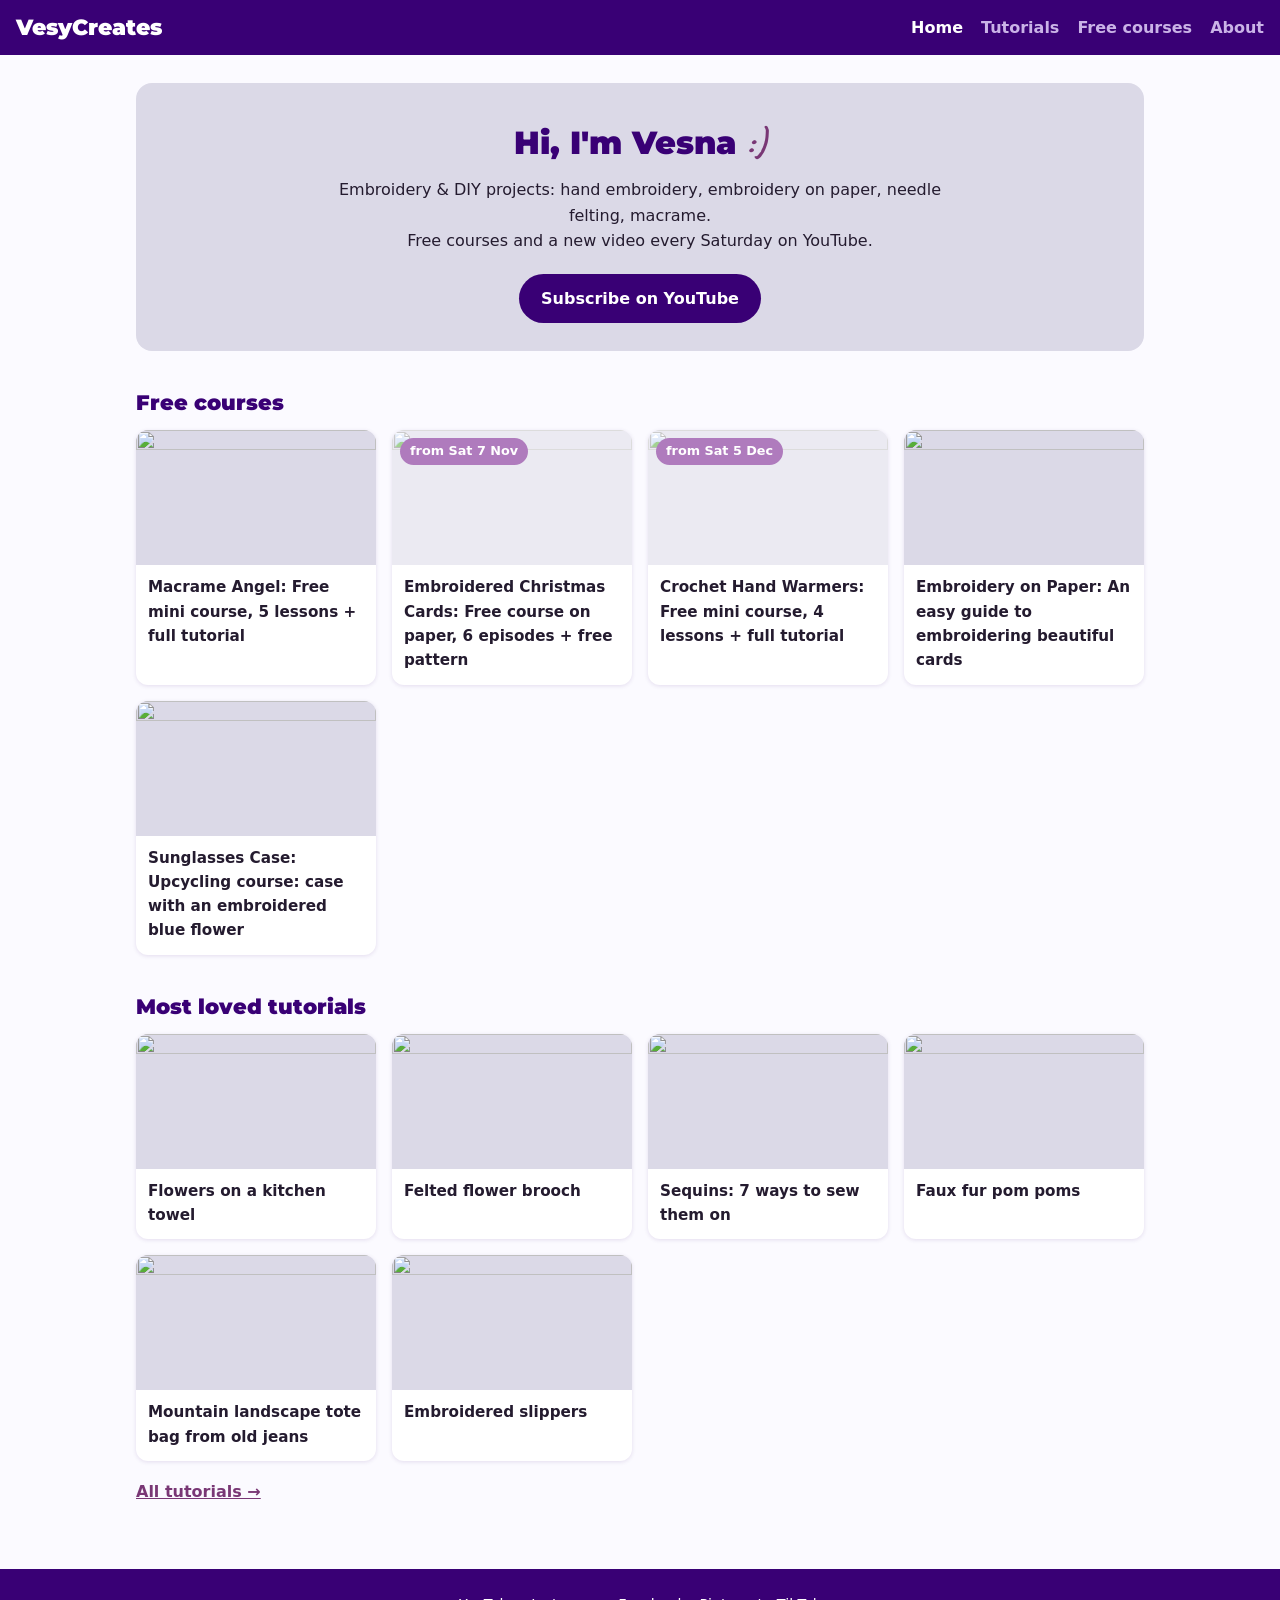
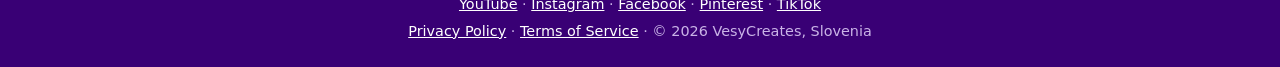
==== index.html @ d288e2f5 "Draft site: tutorials, free courses, about, terms; privacy covers website + TikTok Co-Authored-By: C" ====
<!doctype html>
<html lang="en">
<head>
<meta charset="utf-8">
<meta name="viewport" content="width=device-width, initial-scale=1">
<title>VesyCreates: embroidery &amp; DIY tutorials</title>
<meta name="description" content="Embroidery &amp; DIY projects by Vesna: free courses and a new video every Saturday.">
<link rel="stylesheet" href="style.css">
</head>
<body>
<header class="top"><a class="logo" href="index.html">VesyCreates</a><nav><a href="index.html" aria-current="page">Home</a><a href="tutorials.html">Tutorials</a><a href="courses.html">Free courses</a><a href="about.html">About</a></nav></header>
<main>

<section class="hero">
<h1>Hi, I'm Vesna <span class="hand">:)</span></h1>
<p>Embroidery & DIY projects: hand embroidery, embroidery on paper, needle felting, macrame.<br>Free courses and a new video every Saturday on YouTube.</p>
<a class="btn" href="https://www.youtube.com/@vesycreates?sub_confirmation=1">Subscribe on YouTube</a>
</section>
<h2>Free courses</h2>
<div class="grid"><a class="card" href="https://www.youtube.com/playlist?list=PLM0DnEnu43Ho"><img src="https://i.ytimg.com/vi/p7f1nrNqZ6o/mqdefault.jpg" alt="" loading="lazy" width="320" height="180"><h3>Macrame Angel: Free mini course, 5 lessons + full tutorial</h3></a><div class="card soon"><img src="https://i.ytimg.com/vi/zIdlHGHXtc4/mqdefault.jpg" alt="" loading="lazy" width="320" height="180"><span class="badge">from Sat 7 Nov</span><h3>Embroidered Christmas Cards: Free course on paper, 6 episodes + free pattern</h3></div><div class="card soon"><img src="https://i.ytimg.com/vi/Y0OGDNhikrM/mqdefault.jpg" alt="" loading="lazy" width="320" height="180"><span class="badge">from Sat 5 Dec</span><h3>Crochet Hand Warmers: Free mini course, 4 lessons + full tutorial</h3></div><a class="card" href="https://www.youtube.com/playlist?list=PLoEwtOYO6YE_6Y5C3LV--sHPy1mN9RgPs"><img src="https://i.ytimg.com/vi/4tTrgr0sXmI/mqdefault.jpg" alt="" loading="lazy" width="320" height="180"><h3>Embroidery on Paper: An easy guide to embroidering beautiful cards</h3></a><a class="card" href="https://www.youtube.com/playlist?list=PLoEwtOYO6YE8Mf3eG-cxujSNE9IY7Aa5y"><img src="https://i.ytimg.com/vi/AyzGnRKjwbE/mqdefault.jpg" alt="" loading="lazy" width="320" height="180"><h3>Sunglasses Case: Upcycling course: case with an embroidered blue flower</h3></a></div>
<h2>Most loved tutorials</h2>
<div class="grid"><a class="card" href="https://www.youtube.com/watch?v=8g8RaMdNyso"><img src="https://i.ytimg.com/vi/8g8RaMdNyso/mqdefault.jpg" alt="" loading="lazy" width="320" height="180"><h3>Flowers on a kitchen towel</h3></a><a class="card" href="https://www.youtube.com/watch?v=Yh9ay6-9Fxw"><img src="https://i.ytimg.com/vi/Yh9ay6-9Fxw/mqdefault.jpg" alt="" loading="lazy" width="320" height="180"><h3>Felted flower brooch</h3></a><a class="card" href="https://www.youtube.com/watch?v=xXi17C6mONo"><img src="https://i.ytimg.com/vi/xXi17C6mONo/mqdefault.jpg" alt="" loading="lazy" width="320" height="180"><h3>Sequins: 7 ways to sew them on</h3></a><a class="card" href="https://www.youtube.com/watch?v=18Yad1YuPH4"><img src="https://i.ytimg.com/vi/18Yad1YuPH4/mqdefault.jpg" alt="" loading="lazy" width="320" height="180"><h3>Faux fur pom poms</h3></a><a class="card" href="https://www.youtube.com/watch?v=kIbpd_22xmI"><img src="https://i.ytimg.com/vi/kIbpd_22xmI/mqdefault.jpg" alt="" loading="lazy" width="320" height="180"><h3>Mountain landscape tote bag from old jeans</h3></a><a class="card" href="https://www.youtube.com/watch?v=yiri7J9T0xE"><img src="https://i.ytimg.com/vi/yiri7J9T0xE/mqdefault.jpg" alt="" loading="lazy" width="320" height="180"><h3>Embroidered slippers</h3></a></div>
<p class="more"><a href="tutorials.html">All tutorials →</a></p>

</main>
<footer><p><a href="https://www.youtube.com/@vesycreates">YouTube</a> · <a href="https://www.instagram.com/vesycreates/">Instagram</a> · <a href="https://www.facebook.com/vesycreates/">Facebook</a> · <a href="https://www.pinterest.com/vesycreates/">Pinterest</a> · <a href="https://www.tiktok.com/@vesycreates">TikTok</a></p><p><a href="privacy.html">Privacy Policy</a> · <a href="terms.html">Terms of Service</a> · © 2026 VesyCreates, Slovenia</p></footer>
</body>
</html>
---- style.css ----
@font-face { font-family: "Montserrat"; font-weight: 900; src: url("fonts/Montserrat-Black.ttf") format("truetype"); font-display: swap; }
@font-face { font-family: "Caveat"; font-weight: 700; src: url("fonts/Caveat-Bold.ttf") format("truetype"); font-display: swap; }

:root {
  --purple: #390075; --plum: #793775; --mauve: #af7bbd; --lilac: #cab3e7; --mist: #dbd9e7;
  --bg: #fbfaff; --text: #241b2f; --card: #fff;
}
* { box-sizing: border-box; }
body { margin: 0; font-family: system-ui, -apple-system, "Segoe UI", Roboto, sans-serif; background: var(--bg); color: var(--text); line-height: 1.6; }
a { color: var(--plum); }
h1, h2, .logo { font-family: "Montserrat", system-ui, sans-serif; font-weight: 900; color: var(--purple); line-height: 1.2; }
h1 { font-size: 2rem; margin: 8px 0 12px; }
h2 { font-size: 1.3rem; margin: 40px 0 14px; }

.top { background: var(--purple); padding: 14px 16px; display: flex; flex-wrap: wrap; align-items: center; justify-content: space-between; gap: 8px 20px; }
.logo { color: #fff; text-decoration: none; font-size: 1.4rem; }
.top nav { display: flex; flex-wrap: wrap; gap: 4px 18px; }
.top nav a { color: var(--lilac); text-decoration: none; font-weight: 600; }
.top nav a:hover, .top nav a[aria-current] { color: #fff; }

main { max-width: 1040px; margin: 0 auto; padding: 16px 16px 48px; }
.hero { background: var(--mist); border-radius: 16px; padding: 28px 20px; text-align: center; margin-top: 12px; }
.hero p { max-width: 640px; margin: 0 auto 20px; }
.hand { font-family: "Caveat", cursive; color: var(--plum); font-size: 1.2em; }
.btn { display: inline-block; background: var(--purple); color: #fff; text-decoration: none; font-weight: 700; padding: 12px 22px; border-radius: 999px; }
.btn:hover { background: var(--plum); }

.grid { display: grid; grid-template-columns: repeat(auto-fill, minmax(220px, 1fr)); gap: 16px; }
.card { position: relative; display: block; background: var(--card); border-radius: 12px; overflow: hidden; text-decoration: none; color: var(--text); box-shadow: 0 1px 4px rgba(57, 0, 117, .12); }
a.card:hover { box-shadow: 0 4px 14px rgba(57, 0, 117, .25); }
.card img { display: block; width: 100%; height: auto; aspect-ratio: 16 / 9; object-fit: cover; background: var(--mist); }
.card h3 { font-size: .95rem; margin: 10px 12px 12px; }
.card.soon img { opacity: .55; }
.badge { position: absolute; top: 8px; left: 8px; background: var(--mauve); color: #fff; font-size: .8rem; font-weight: 700; padding: 3px 10px; border-radius: 999px; }
.more { margin-top: 18px; font-weight: 600; }

footer { background: var(--purple); color: var(--lilac); text-align: center; padding: 20px 16px; font-size: .9rem; }
footer a { color: #fff; }
footer p { margin: 4px 0; }
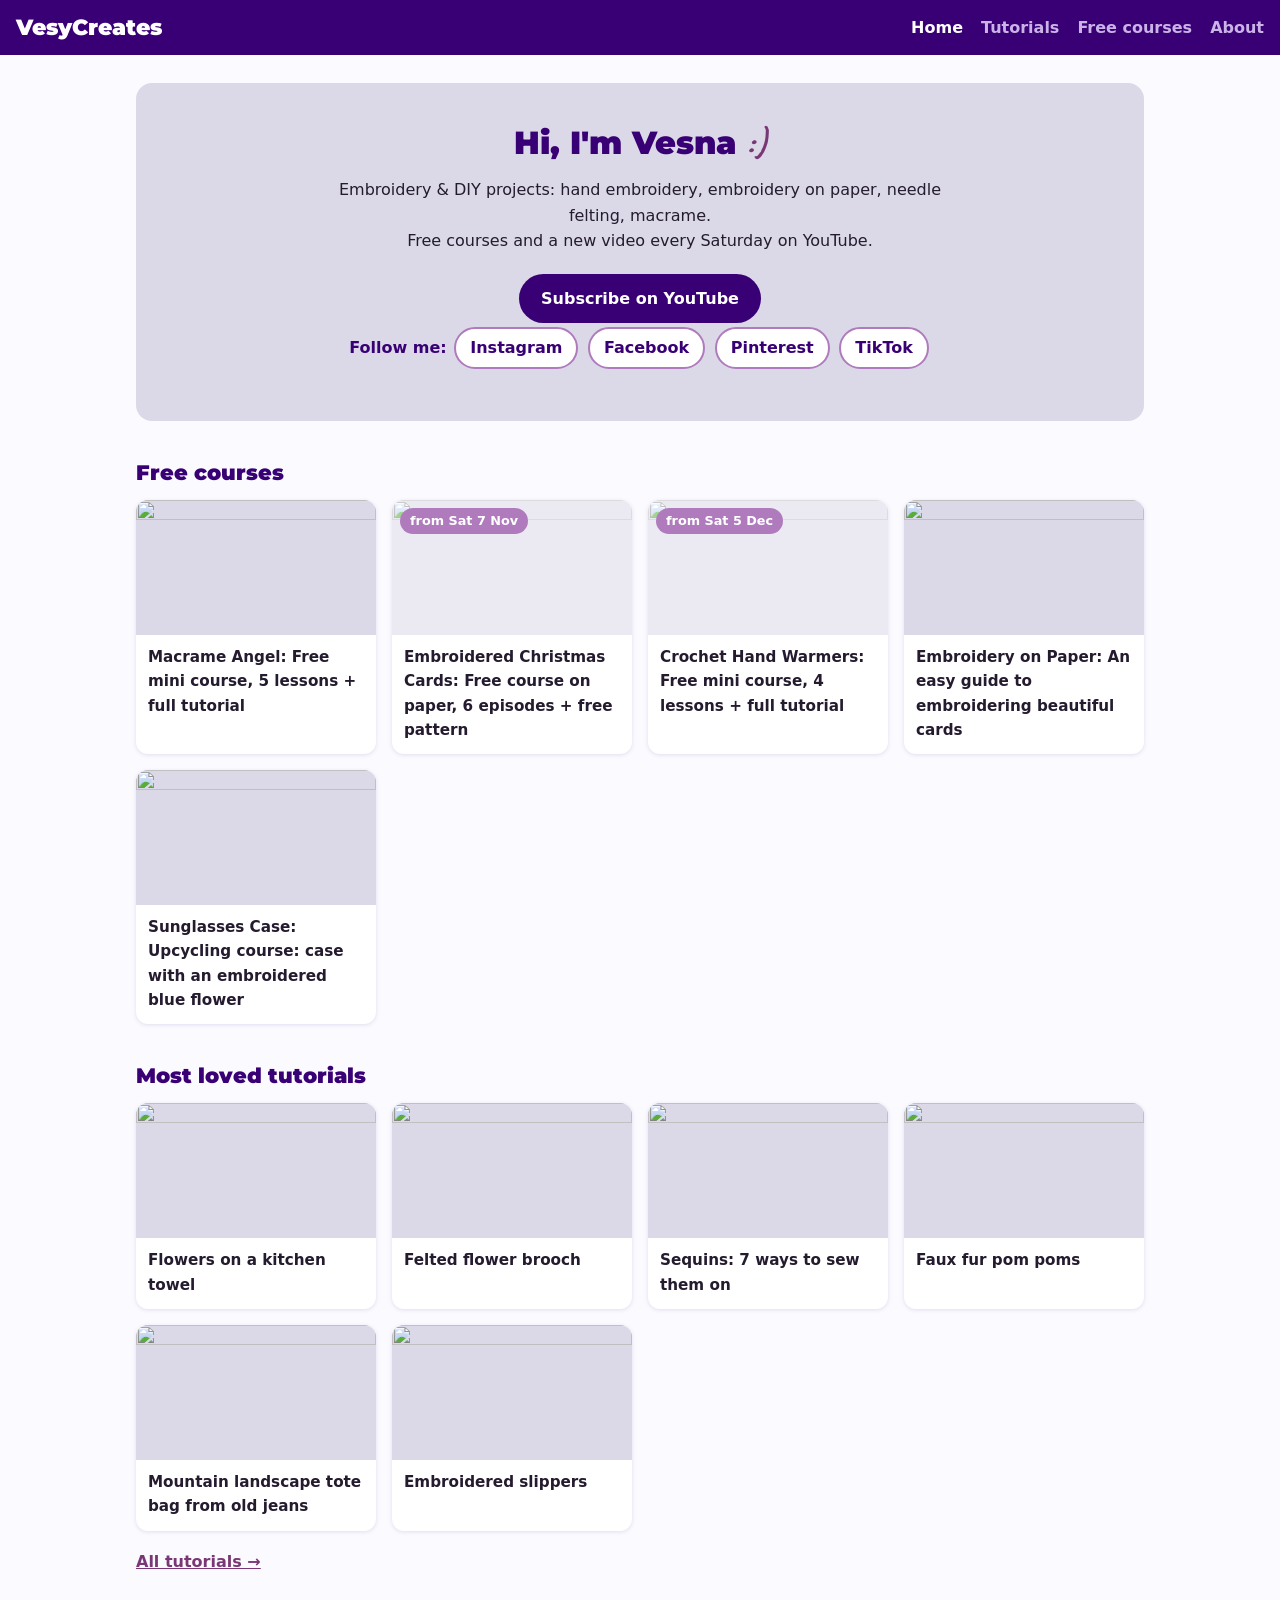
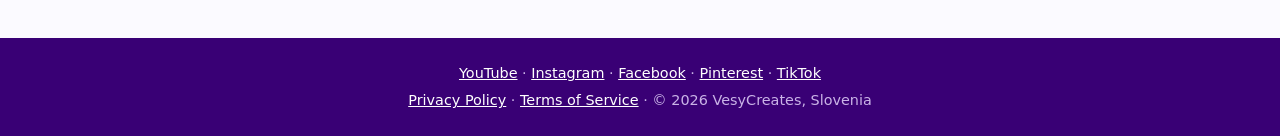
==== commit 75064e60: "About page in Vesna's words; follow links incl. TikTok on home + about Co-Authored-By: Claude Opus 5" ====
--- a/index.html
+++ b/index.html
@@ -15,6 +15,7 @@
 <h1>Hi, I'm Vesna <span class="hand">:)</span></h1>
 <p>Embroidery & DIY projects: hand embroidery, embroidery on paper, needle felting, macrame.<br>Free courses and a new video every Saturday on YouTube.</p>
 <a class="btn" href="https://www.youtube.com/@vesycreates?sub_confirmation=1">Subscribe on YouTube</a>
+<p class="follow">Follow me: <a class="pill" href="https://www.instagram.com/vesycreates/">Instagram</a> <a class="pill" href="https://www.facebook.com/vesycreates/">Facebook</a> <a class="pill" href="https://www.pinterest.com/vesycreates/">Pinterest</a> <a class="pill" href="https://www.tiktok.com/@vesycreates">TikTok</a></p>
 </section>
 <h2>Free courses</h2>
 <div class="grid"><a class="card" href="https://www.youtube.com/playlist?list=PLM0DnEnu43Ho"><img src="https://i.ytimg.com/vi/p7f1nrNqZ6o/mqdefault.jpg" alt="" loading="lazy" width="320" height="180"><h3>Macrame Angel: Free mini course, 5 lessons + full tutorial</h3></a><div class="card soon"><img src="https://i.ytimg.com/vi/zIdlHGHXtc4/mqdefault.jpg" alt="" loading="lazy" width="320" height="180"><span class="badge">from Sat 7 Nov</span><h3>Embroidered Christmas Cards: Free course on paper, 6 episodes + free pattern</h3></div><div class="card soon"><img src="https://i.ytimg.com/vi/Y0OGDNhikrM/mqdefault.jpg" alt="" loading="lazy" width="320" height="180"><span class="badge">from Sat 5 Dec</span><h3>Crochet Hand Warmers: Free mini course, 4 lessons + full tutorial</h3></div><a class="card" href="https://www.youtube.com/playlist?list=PLoEwtOYO6YE_6Y5C3LV--sHPy1mN9RgPs"><img src="https://i.ytimg.com/vi/4tTrgr0sXmI/mqdefault.jpg" alt="" loading="lazy" width="320" height="180"><h3>Embroidery on Paper: An easy guide to embroidering beautiful cards</h3></a><a class="card" href="https://www.youtube.com/playlist?list=PLoEwtOYO6YE8Mf3eG-cxujSNE9IY7Aa5y"><img src="https://i.ytimg.com/vi/AyzGnRKjwbE/mqdefault.jpg" alt="" loading="lazy" width="320" height="180"><h3>Sunglasses Case: Upcycling course: case with an embroidered blue flower</h3></a></div>
--- a/style.css
+++ b/style.css
@@ -1,4 +1,4 @@
-@font-face { font-family: "Montserrat"; font-weight: 900; src: url("fonts/Montserrat-Black.ttf") format("truetype"); font-display: swap; }
+﻿@font-face { font-family: "Montserrat"; font-weight: 900; src: url("fonts/Montserrat-Black.ttf") format("truetype"); font-display: swap; }
 @font-face { font-family: "Caveat"; font-weight: 700; src: url("fonts/Caveat-Bold.ttf") format("truetype"); font-display: swap; }
 
 :root {
@@ -24,6 +24,10 @@
 .hand { font-family: "Caveat", cursive; color: var(--plum); font-size: 1.2em; }
 .btn { display: inline-block; background: var(--purple); color: #fff; text-decoration: none; font-weight: 700; padding: 12px 22px; border-radius: 999px; }
 .btn:hover { background: var(--plum); }
+.follow { margin: 18px auto 0; font-weight: 600; color: var(--purple); }
+.pill { display: inline-block; margin: 4px 2px; padding: 6px 14px; border: 2px solid var(--mauve); border-radius: 999px; text-decoration: none; color: var(--purple); background: #fff; }
+.pill:hover { background: var(--purple); border-color: var(--purple); color: #fff; }
+.motto { font-family: "Caveat", cursive; font-size: 1.6rem; color: var(--plum); line-height: 1.3; margin: 24px 0; }
 
 .grid { display: grid; grid-template-columns: repeat(auto-fill, minmax(220px, 1fr)); gap: 16px; }
 .card { position: relative; display: block; background: var(--card); border-radius: 12px; overflow: hidden; text-decoration: none; color: var(--text); box-shadow: 0 1px 4px rgba(57, 0, 117, .12); }
@@ -33,6 +37,11 @@
 .card.soon img { opacity: .55; }
 .badge { position: absolute; top: 8px; left: 8px; background: var(--mauve); color: #fff; font-size: .8rem; font-weight: 700; padding: 3px 10px; border-radius: 999px; }
 .more { margin-top: 18px; font-weight: 600; }
+@media (max-width: 520px) {
+  .grid { grid-template-columns: repeat(2, minmax(0, 1fr)); gap: 12px; }
+  .card h3 { font-size: .85rem; margin: 8px 10px 10px; }
+  h1 { font-size: 1.6rem; }
+}
 
 footer { background: var(--purple); color: var(--lilac); text-align: center; padding: 20px 16px; font-size: .9rem; }
 footer a { color: #fff; }
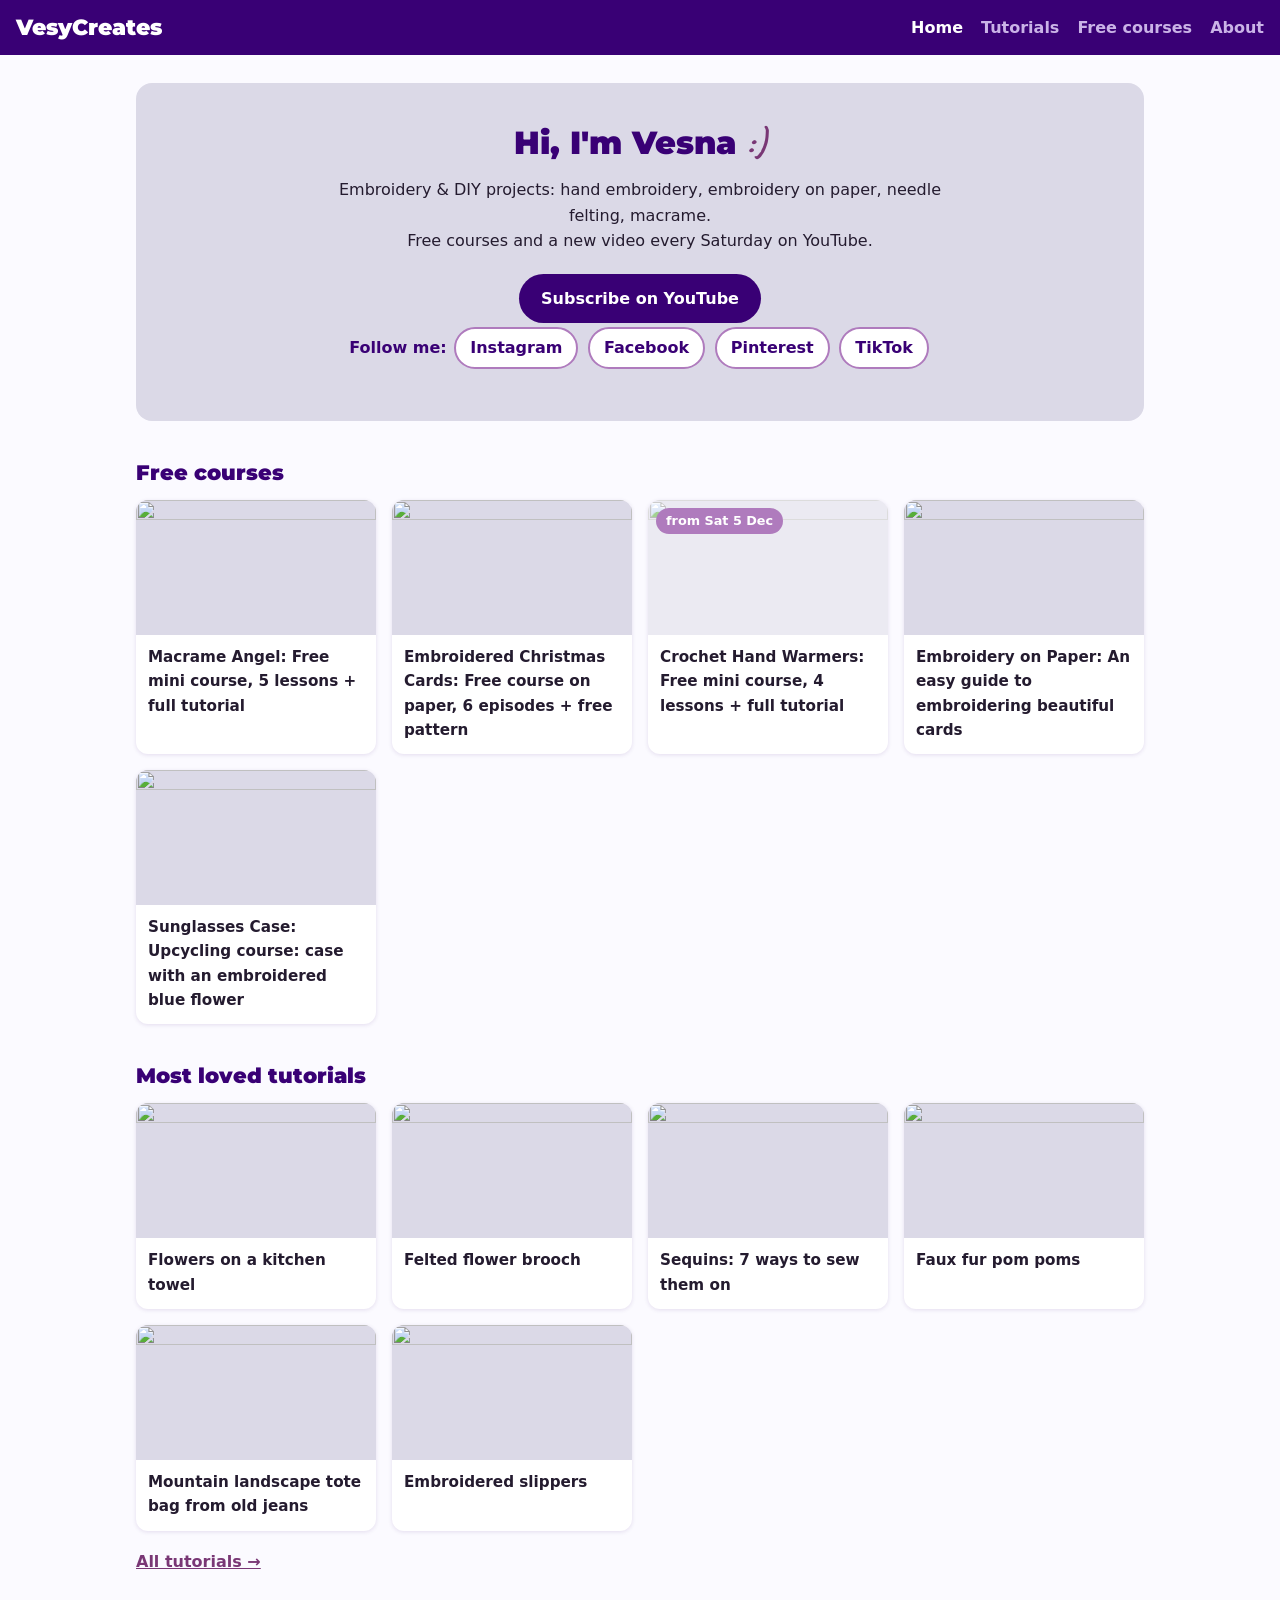
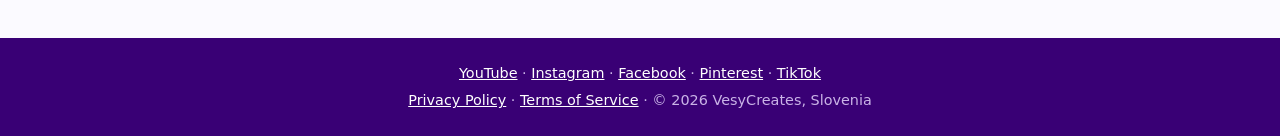
==== commit 22678e13: "Christmas Cards course page (click-to-play video, free pattern PDF, episodes) Co-Authored-By: Claude" ====
--- a/index.html
+++ b/index.html
@@ -5,6 +5,7 @@
 <meta name="viewport" content="width=device-width, initial-scale=1">
 <title>VesyCreates: embroidery &amp; DIY tutorials</title>
 <meta name="description" content="Embroidery &amp; DIY projects by Vesna: free courses and a new video every Saturday.">
+<meta name="p:domain_verify" content="1c6017a18467df6a89e6ce9a4f4ab9ce">
 <link rel="stylesheet" href="style.css">
 </head>
 <body>
@@ -18,7 +19,7 @@
 <p class="follow">Follow me: <a class="pill" href="https://www.instagram.com/vesycreates/">Instagram</a> <a class="pill" href="https://www.facebook.com/vesycreates/">Facebook</a> <a class="pill" href="https://www.pinterest.com/vesycreates/">Pinterest</a> <a class="pill" href="https://www.tiktok.com/@vesycreates">TikTok</a></p>
 </section>
 <h2>Free courses</h2>
-<div class="grid"><a class="card" href="https://www.youtube.com/playlist?list=PLM0DnEnu43Ho"><img src="https://i.ytimg.com/vi/p7f1nrNqZ6o/mqdefault.jpg" alt="" loading="lazy" width="320" height="180"><h3>Macrame Angel: Free mini course, 5 lessons + full tutorial</h3></a><div class="card soon"><img src="https://i.ytimg.com/vi/zIdlHGHXtc4/mqdefault.jpg" alt="" loading="lazy" width="320" height="180"><span class="badge">from Sat 7 Nov</span><h3>Embroidered Christmas Cards: Free course on paper, 6 episodes + free pattern</h3></div><div class="card soon"><img src="https://i.ytimg.com/vi/Y0OGDNhikrM/mqdefault.jpg" alt="" loading="lazy" width="320" height="180"><span class="badge">from Sat 5 Dec</span><h3>Crochet Hand Warmers: Free mini course, 4 lessons + full tutorial</h3></div><a class="card" href="https://www.youtube.com/playlist?list=PLoEwtOYO6YE_6Y5C3LV--sHPy1mN9RgPs"><img src="https://i.ytimg.com/vi/4tTrgr0sXmI/mqdefault.jpg" alt="" loading="lazy" width="320" height="180"><h3>Embroidery on Paper: An easy guide to embroidering beautiful cards</h3></a><a class="card" href="https://www.youtube.com/playlist?list=PLoEwtOYO6YE8Mf3eG-cxujSNE9IY7Aa5y"><img src="https://i.ytimg.com/vi/AyzGnRKjwbE/mqdefault.jpg" alt="" loading="lazy" width="320" height="180"><h3>Sunglasses Case: Upcycling course: case with an embroidered blue flower</h3></a></div>
+<div class="grid"><a class="card" href="https://www.youtube.com/playlist?list=PLM0DnEnu43Ho"><img src="https://i.ytimg.com/vi/p7f1nrNqZ6o/mqdefault.jpg" alt="" loading="lazy" width="320" height="180"><h3>Macrame Angel: Free mini course, 5 lessons + full tutorial</h3></a><a class="card" href="christmas-cards.html"><img src="https://i.ytimg.com/vi/zIdlHGHXtc4/mqdefault.jpg" alt="" loading="lazy" width="320" height="180"><h3>Embroidered Christmas Cards: Free course on paper, 6 episodes + free pattern</h3></a><div class="card soon"><img src="https://i.ytimg.com/vi/Y0OGDNhikrM/mqdefault.jpg" alt="" loading="lazy" width="320" height="180"><span class="badge">from Sat 5 Dec</span><h3>Crochet Hand Warmers: Free mini course, 4 lessons + full tutorial</h3></div><a class="card" href="https://www.youtube.com/playlist?list=PLoEwtOYO6YE_6Y5C3LV--sHPy1mN9RgPs"><img src="https://i.ytimg.com/vi/4tTrgr0sXmI/mqdefault.jpg" alt="" loading="lazy" width="320" height="180"><h3>Embroidery on Paper: An easy guide to embroidering beautiful cards</h3></a><a class="card" href="https://www.youtube.com/playlist?list=PLoEwtOYO6YE8Mf3eG-cxujSNE9IY7Aa5y"><img src="https://i.ytimg.com/vi/AyzGnRKjwbE/mqdefault.jpg" alt="" loading="lazy" width="320" height="180"><h3>Sunglasses Case: Upcycling course: case with an embroidered blue flower</h3></a></div>
 <h2>Most loved tutorials</h2>
 <div class="grid"><a class="card" href="https://www.youtube.com/watch?v=8g8RaMdNyso"><img src="https://i.ytimg.com/vi/8g8RaMdNyso/mqdefault.jpg" alt="" loading="lazy" width="320" height="180"><h3>Flowers on a kitchen towel</h3></a><a class="card" href="https://www.youtube.com/watch?v=Yh9ay6-9Fxw"><img src="https://i.ytimg.com/vi/Yh9ay6-9Fxw/mqdefault.jpg" alt="" loading="lazy" width="320" height="180"><h3>Felted flower brooch</h3></a><a class="card" href="https://www.youtube.com/watch?v=xXi17C6mONo"><img src="https://i.ytimg.com/vi/xXi17C6mONo/mqdefault.jpg" alt="" loading="lazy" width="320" height="180"><h3>Sequins: 7 ways to sew them on</h3></a><a class="card" href="https://www.youtube.com/watch?v=18Yad1YuPH4"><img src="https://i.ytimg.com/vi/18Yad1YuPH4/mqdefault.jpg" alt="" loading="lazy" width="320" height="180"><h3>Faux fur pom poms</h3></a><a class="card" href="https://www.youtube.com/watch?v=kIbpd_22xmI"><img src="https://i.ytimg.com/vi/kIbpd_22xmI/mqdefault.jpg" alt="" loading="lazy" width="320" height="180"><h3>Mountain landscape tote bag from old jeans</h3></a><a class="card" href="https://www.youtube.com/watch?v=yiri7J9T0xE"><img src="https://i.ytimg.com/vi/yiri7J9T0xE/mqdefault.jpg" alt="" loading="lazy" width="320" height="180"><h3>Embroidered slippers</h3></a></div>
 <p class="more"><a href="tutorials.html">All tutorials →</a></p>
--- a/style.css
+++ b/style.css
@@ -46,3 +46,14 @@
 footer { background: var(--purple); color: var(--lilac); text-align: center; padding: 20px 16px; font-size: .9rem; }
 footer a { color: #fff; }
 footer p { margin: 4px 0; }
+.intro { display: flex; align-items: center; gap: 28px; margin: 8px 0 12px; }
+.portrait { width: 220px; height: 220px; border-radius: 50%; flex: none; }
+@media (max-width: 620px) { .intro { flex-direction: column; text-align: center; gap: 12px; } .portrait { width: 180px; height: 180px; } }
+.lead { font-size: 1.1rem; max-width: 760px; }
+.video { display: block; position: relative; width: 100%; max-width: 860px; aspect-ratio: 16 / 9; border: 0; padding: 0; border-radius: 14px; overflow: hidden; background: #000; cursor: pointer; margin: 16px 0; }
+button.video img { width: 100%; height: 100%; object-fit: cover; display: block; }
+.play { position: absolute; left: 50%; top: 50%; transform: translate(-50%, -50%); width: 76px; height: 76px; border-radius: 50%; background: rgba(57, 0, 117, .88); color: #fff; font-size: 30px; line-height: 76px; text-align: center; }
+button.video:hover .play { background: var(--plum); }
+.cta { margin: 20px 0 4px; }
+.small { font-size: .9rem; color: #5b4a6e; margin-top: 4px; }
+.checks li { margin: 6px 0; }
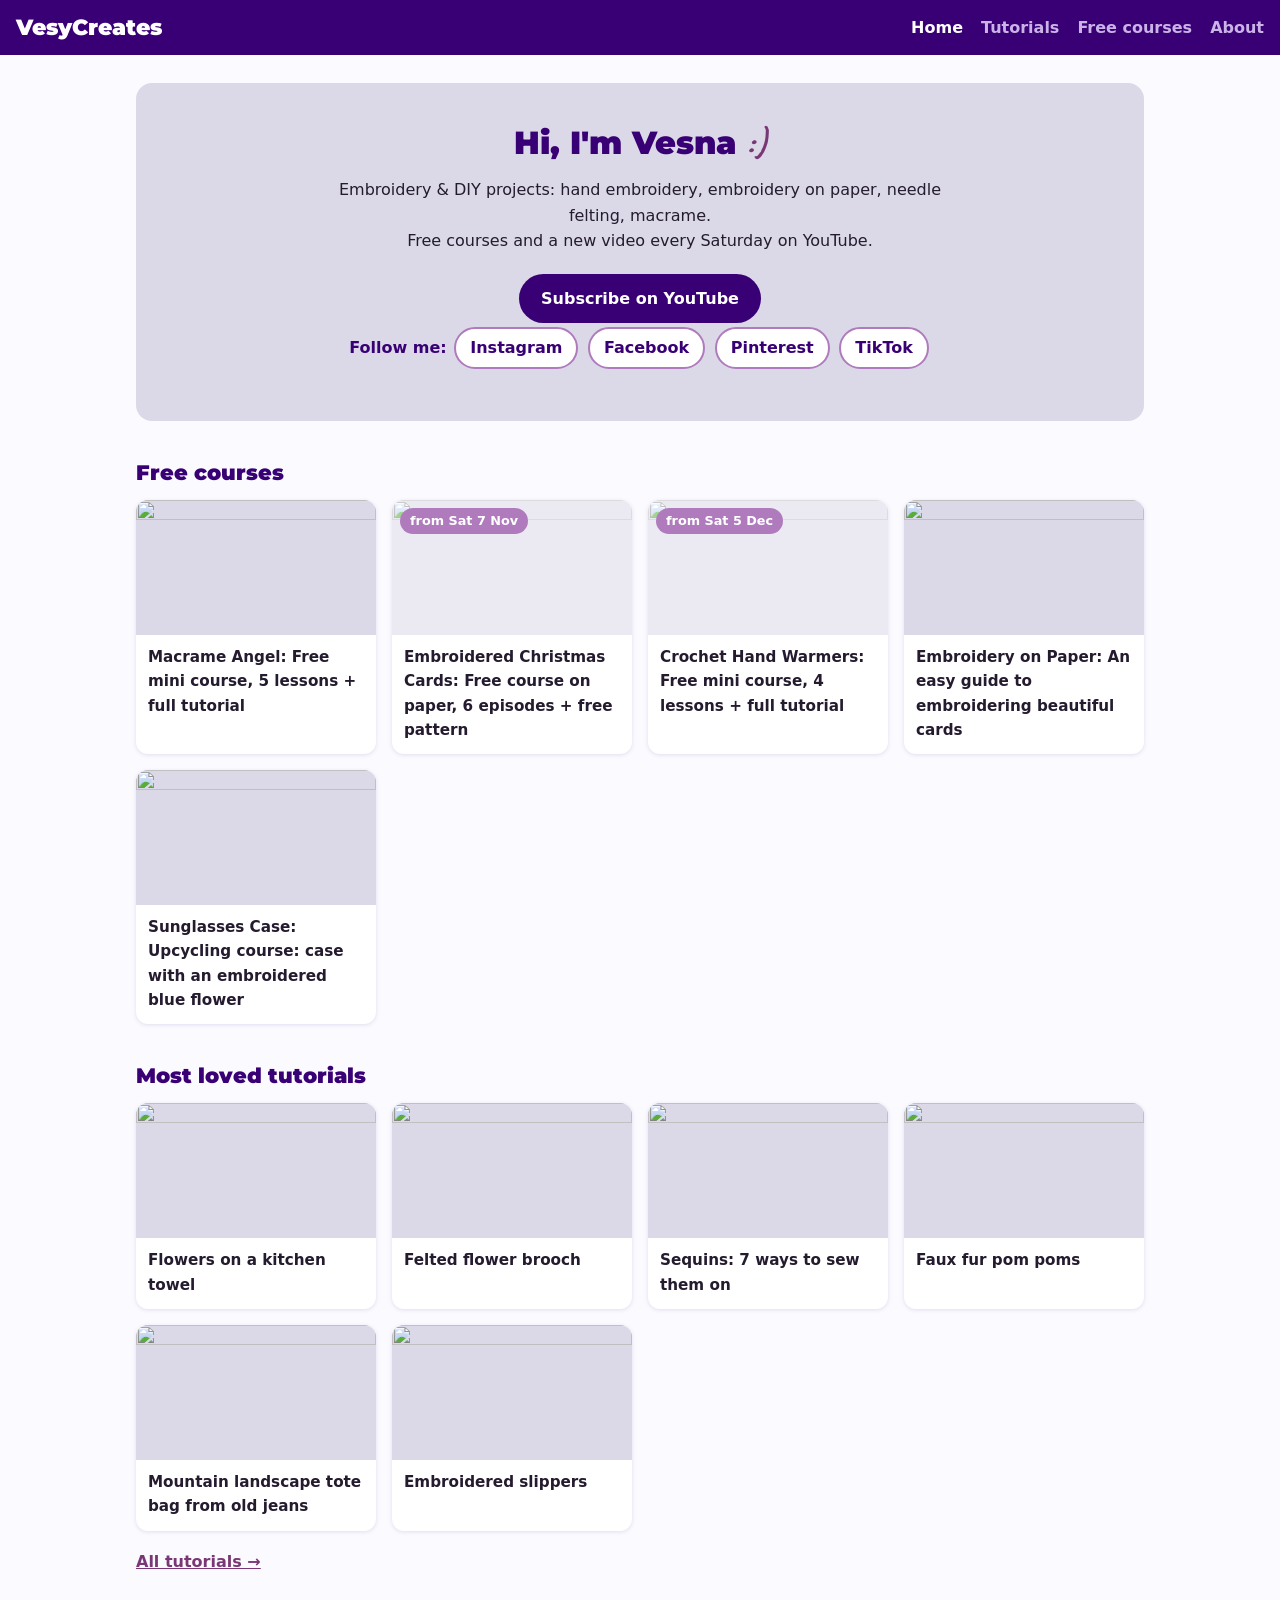
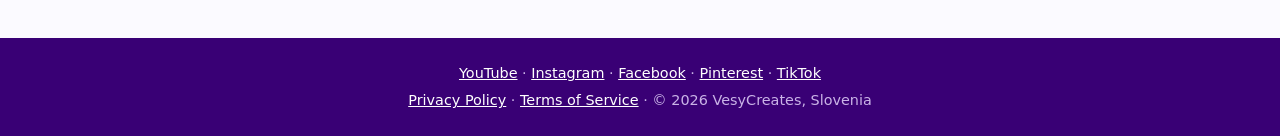
==== commit 494e3035: "Publish Lotus purse page; Christmas Cards page held back until 7 Nov (CARDS_LIVE flag) Co-Authored-B" ====
--- a/index.html
+++ b/index.html
@@ -19,7 +19,7 @@
 <p class="follow">Follow me: <a class="pill" href="https://www.instagram.com/vesycreates/">Instagram</a> <a class="pill" href="https://www.facebook.com/vesycreates/">Facebook</a> <a class="pill" href="https://www.pinterest.com/vesycreates/">Pinterest</a> <a class="pill" href="https://www.tiktok.com/@vesycreates">TikTok</a></p>
 </section>
 <h2>Free courses</h2>
-<div class="grid"><a class="card" href="https://www.youtube.com/playlist?list=PLM0DnEnu43Ho"><img src="https://i.ytimg.com/vi/p7f1nrNqZ6o/mqdefault.jpg" alt="" loading="lazy" width="320" height="180"><h3>Macrame Angel: Free mini course, 5 lessons + full tutorial</h3></a><a class="card" href="christmas-cards.html"><img src="https://i.ytimg.com/vi/zIdlHGHXtc4/mqdefault.jpg" alt="" loading="lazy" width="320" height="180"><h3>Embroidered Christmas Cards: Free course on paper, 6 episodes + free pattern</h3></a><div class="card soon"><img src="https://i.ytimg.com/vi/Y0OGDNhikrM/mqdefault.jpg" alt="" loading="lazy" width="320" height="180"><span class="badge">from Sat 5 Dec</span><h3>Crochet Hand Warmers: Free mini course, 4 lessons + full tutorial</h3></div><a class="card" href="https://www.youtube.com/playlist?list=PLoEwtOYO6YE_6Y5C3LV--sHPy1mN9RgPs"><img src="https://i.ytimg.com/vi/4tTrgr0sXmI/mqdefault.jpg" alt="" loading="lazy" width="320" height="180"><h3>Embroidery on Paper: An easy guide to embroidering beautiful cards</h3></a><a class="card" href="https://www.youtube.com/playlist?list=PLoEwtOYO6YE8Mf3eG-cxujSNE9IY7Aa5y"><img src="https://i.ytimg.com/vi/AyzGnRKjwbE/mqdefault.jpg" alt="" loading="lazy" width="320" height="180"><h3>Sunglasses Case: Upcycling course: case with an embroidered blue flower</h3></a></div>
+<div class="grid"><a class="card" href="https://www.youtube.com/playlist?list=PLM0DnEnu43Ho"><img src="https://i.ytimg.com/vi/p7f1nrNqZ6o/mqdefault.jpg" alt="" loading="lazy" width="320" height="180"><h3>Macrame Angel: Free mini course, 5 lessons + full tutorial</h3></a><div class="card soon"><img src="https://i.ytimg.com/vi/zIdlHGHXtc4/mqdefault.jpg" alt="" loading="lazy" width="320" height="180"><span class="badge">from Sat 7 Nov</span><h3>Embroidered Christmas Cards: Free course on paper, 6 episodes + free pattern</h3></div><div class="card soon"><img src="https://i.ytimg.com/vi/Y0OGDNhikrM/mqdefault.jpg" alt="" loading="lazy" width="320" height="180"><span class="badge">from Sat 5 Dec</span><h3>Crochet Hand Warmers: Free mini course, 4 lessons + full tutorial</h3></div><a class="card" href="https://www.youtube.com/playlist?list=PLoEwtOYO6YE_6Y5C3LV--sHPy1mN9RgPs"><img src="https://i.ytimg.com/vi/4tTrgr0sXmI/mqdefault.jpg" alt="" loading="lazy" width="320" height="180"><h3>Embroidery on Paper: An easy guide to embroidering beautiful cards</h3></a><a class="card" href="https://www.youtube.com/playlist?list=PLoEwtOYO6YE8Mf3eG-cxujSNE9IY7Aa5y"><img src="https://i.ytimg.com/vi/AyzGnRKjwbE/mqdefault.jpg" alt="" loading="lazy" width="320" height="180"><h3>Sunglasses Case: Upcycling course: case with an embroidered blue flower</h3></a></div>
 <h2>Most loved tutorials</h2>
 <div class="grid"><a class="card" href="https://www.youtube.com/watch?v=8g8RaMdNyso"><img src="https://i.ytimg.com/vi/8g8RaMdNyso/mqdefault.jpg" alt="" loading="lazy" width="320" height="180"><h3>Flowers on a kitchen towel</h3></a><a class="card" href="https://www.youtube.com/watch?v=Yh9ay6-9Fxw"><img src="https://i.ytimg.com/vi/Yh9ay6-9Fxw/mqdefault.jpg" alt="" loading="lazy" width="320" height="180"><h3>Felted flower brooch</h3></a><a class="card" href="https://www.youtube.com/watch?v=xXi17C6mONo"><img src="https://i.ytimg.com/vi/xXi17C6mONo/mqdefault.jpg" alt="" loading="lazy" width="320" height="180"><h3>Sequins: 7 ways to sew them on</h3></a><a class="card" href="https://www.youtube.com/watch?v=18Yad1YuPH4"><img src="https://i.ytimg.com/vi/18Yad1YuPH4/mqdefault.jpg" alt="" loading="lazy" width="320" height="180"><h3>Faux fur pom poms</h3></a><a class="card" href="https://www.youtube.com/watch?v=kIbpd_22xmI"><img src="https://i.ytimg.com/vi/kIbpd_22xmI/mqdefault.jpg" alt="" loading="lazy" width="320" height="180"><h3>Mountain landscape tote bag from old jeans</h3></a><a class="card" href="https://www.youtube.com/watch?v=yiri7J9T0xE"><img src="https://i.ytimg.com/vi/yiri7J9T0xE/mqdefault.jpg" alt="" loading="lazy" width="320" height="180"><h3>Embroidered slippers</h3></a></div>
 <p class="more"><a href="tutorials.html">All tutorials →</a></p>
--- a/style.css
+++ b/style.css
@@ -57,3 +57,4 @@
 .cta { margin: 20px 0 4px; }
 .small { font-size: .9rem; color: #5b4a6e; margin-top: 4px; }
 .checks li { margin: 6px 0; }
+figure { margin: 14px 0 20px; } figure img { display: block; max-width: 100%; width: 640px; height: auto; border-radius: 12px; }
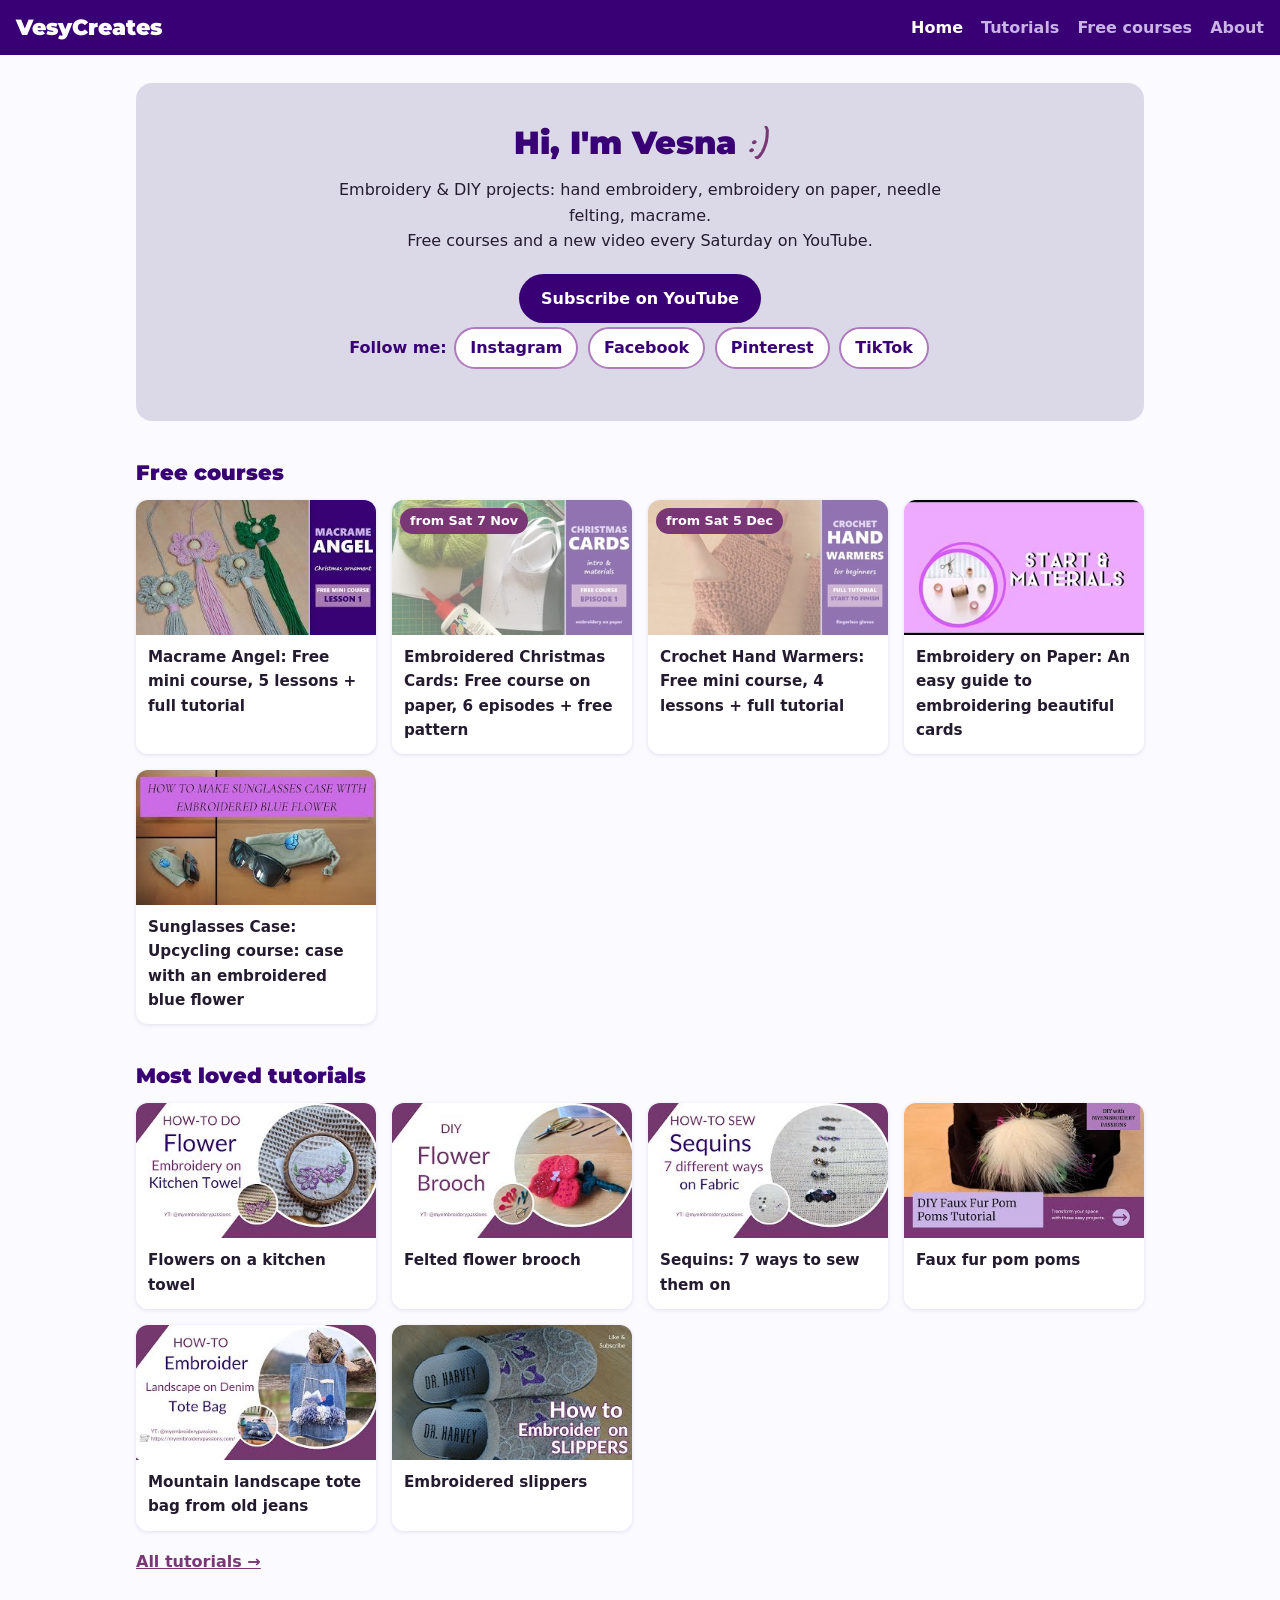
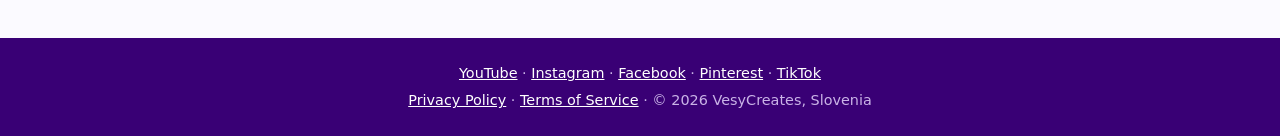
==== commit 7be149eb: "Security + privacy fixes: own thumbnails, canonical tags, _headers (HSTS, frame protection), darker " ====
--- a/index.html
+++ b/index.html
@@ -6,6 +6,7 @@
 <title>VesyCreates: embroidery &amp; DIY tutorials</title>
 <meta name="description" content="Embroidery &amp; DIY projects by Vesna: free courses and a new video every Saturday.">
 <meta name="p:domain_verify" content="1c6017a18467df6a89e6ce9a4f4ab9ce">
+<link rel="canonical" href="https://vesycreates.com/">
 <link rel="stylesheet" href="style.css">
 </head>
 <body>
@@ -19,9 +20,9 @@
 <p class="follow">Follow me: <a class="pill" href="https://www.instagram.com/vesycreates/">Instagram</a> <a class="pill" href="https://www.facebook.com/vesycreates/">Facebook</a> <a class="pill" href="https://www.pinterest.com/vesycreates/">Pinterest</a> <a class="pill" href="https://www.tiktok.com/@vesycreates">TikTok</a></p>
 </section>
 <h2>Free courses</h2>
-<div class="grid"><a class="card" href="https://www.youtube.com/playlist?list=PLM0DnEnu43Ho"><img src="https://i.ytimg.com/vi/p7f1nrNqZ6o/mqdefault.jpg" alt="" loading="lazy" width="320" height="180"><h3>Macrame Angel: Free mini course, 5 lessons + full tutorial</h3></a><div class="card soon"><img src="https://i.ytimg.com/vi/zIdlHGHXtc4/mqdefault.jpg" alt="" loading="lazy" width="320" height="180"><span class="badge">from Sat 7 Nov</span><h3>Embroidered Christmas Cards: Free course on paper, 6 episodes + free pattern</h3></div><div class="card soon"><img src="https://i.ytimg.com/vi/Y0OGDNhikrM/mqdefault.jpg" alt="" loading="lazy" width="320" height="180"><span class="badge">from Sat 5 Dec</span><h3>Crochet Hand Warmers: Free mini course, 4 lessons + full tutorial</h3></div><a class="card" href="https://www.youtube.com/playlist?list=PLoEwtOYO6YE_6Y5C3LV--sHPy1mN9RgPs"><img src="https://i.ytimg.com/vi/4tTrgr0sXmI/mqdefault.jpg" alt="" loading="lazy" width="320" height="180"><h3>Embroidery on Paper: An easy guide to embroidering beautiful cards</h3></a><a class="card" href="https://www.youtube.com/playlist?list=PLoEwtOYO6YE8Mf3eG-cxujSNE9IY7Aa5y"><img src="https://i.ytimg.com/vi/AyzGnRKjwbE/mqdefault.jpg" alt="" loading="lazy" width="320" height="180"><h3>Sunglasses Case: Upcycling course: case with an embroidered blue flower</h3></a></div>
+<div class="grid"><a class="card" href="https://www.youtube.com/playlist?list=PLM0DnEnu43Ho"><img src="img/yt/p7f1nrNqZ6o.jpg" alt="" loading="lazy" width="320" height="180"><h3>Macrame Angel: Free mini course, 5 lessons + full tutorial</h3></a><div class="card soon"><img src="img/yt/zIdlHGHXtc4.jpg" alt="" loading="lazy" width="320" height="180"><span class="badge">from Sat 7 Nov</span><h3>Embroidered Christmas Cards: Free course on paper, 6 episodes + free pattern</h3></div><div class="card soon"><img src="img/yt/Y0OGDNhikrM.jpg" alt="" loading="lazy" width="320" height="180"><span class="badge">from Sat 5 Dec</span><h3>Crochet Hand Warmers: Free mini course, 4 lessons + full tutorial</h3></div><a class="card" href="https://www.youtube.com/playlist?list=PLoEwtOYO6YE_6Y5C3LV--sHPy1mN9RgPs"><img src="img/yt/4tTrgr0sXmI.jpg" alt="" loading="lazy" width="320" height="180"><h3>Embroidery on Paper: An easy guide to embroidering beautiful cards</h3></a><a class="card" href="https://www.youtube.com/playlist?list=PLoEwtOYO6YE8Mf3eG-cxujSNE9IY7Aa5y"><img src="img/yt/AyzGnRKjwbE.jpg" alt="" loading="lazy" width="320" height="180"><h3>Sunglasses Case: Upcycling course: case with an embroidered blue flower</h3></a></div>
 <h2>Most loved tutorials</h2>
-<div class="grid"><a class="card" href="https://www.youtube.com/watch?v=8g8RaMdNyso"><img src="https://i.ytimg.com/vi/8g8RaMdNyso/mqdefault.jpg" alt="" loading="lazy" width="320" height="180"><h3>Flowers on a kitchen towel</h3></a><a class="card" href="https://www.youtube.com/watch?v=Yh9ay6-9Fxw"><img src="https://i.ytimg.com/vi/Yh9ay6-9Fxw/mqdefault.jpg" alt="" loading="lazy" width="320" height="180"><h3>Felted flower brooch</h3></a><a class="card" href="https://www.youtube.com/watch?v=xXi17C6mONo"><img src="https://i.ytimg.com/vi/xXi17C6mONo/mqdefault.jpg" alt="" loading="lazy" width="320" height="180"><h3>Sequins: 7 ways to sew them on</h3></a><a class="card" href="https://www.youtube.com/watch?v=18Yad1YuPH4"><img src="https://i.ytimg.com/vi/18Yad1YuPH4/mqdefault.jpg" alt="" loading="lazy" width="320" height="180"><h3>Faux fur pom poms</h3></a><a class="card" href="https://www.youtube.com/watch?v=kIbpd_22xmI"><img src="https://i.ytimg.com/vi/kIbpd_22xmI/mqdefault.jpg" alt="" loading="lazy" width="320" height="180"><h3>Mountain landscape tote bag from old jeans</h3></a><a class="card" href="https://www.youtube.com/watch?v=yiri7J9T0xE"><img src="https://i.ytimg.com/vi/yiri7J9T0xE/mqdefault.jpg" alt="" loading="lazy" width="320" height="180"><h3>Embroidered slippers</h3></a></div>
+<div class="grid"><a class="card" href="https://www.youtube.com/watch?v=8g8RaMdNyso"><img src="img/yt/8g8RaMdNyso.jpg" alt="" loading="lazy" width="320" height="180"><h3>Flowers on a kitchen towel</h3></a><a class="card" href="https://www.youtube.com/watch?v=Yh9ay6-9Fxw"><img src="img/yt/Yh9ay6-9Fxw.jpg" alt="" loading="lazy" width="320" height="180"><h3>Felted flower brooch</h3></a><a class="card" href="https://www.youtube.com/watch?v=xXi17C6mONo"><img src="img/yt/xXi17C6mONo.jpg" alt="" loading="lazy" width="320" height="180"><h3>Sequins: 7 ways to sew them on</h3></a><a class="card" href="https://www.youtube.com/watch?v=18Yad1YuPH4"><img src="img/yt/18Yad1YuPH4.jpg" alt="" loading="lazy" width="320" height="180"><h3>Faux fur pom poms</h3></a><a class="card" href="https://www.youtube.com/watch?v=kIbpd_22xmI"><img src="img/yt/kIbpd_22xmI.jpg" alt="" loading="lazy" width="320" height="180"><h3>Mountain landscape tote bag from old jeans</h3></a><a class="card" href="https://www.youtube.com/watch?v=yiri7J9T0xE"><img src="img/yt/yiri7J9T0xE.jpg" alt="" loading="lazy" width="320" height="180"><h3>Embroidered slippers</h3></a></div>
 <p class="more"><a href="tutorials.html">All tutorials →</a></p>
 
 </main>
--- a/style.css
+++ b/style.css
@@ -35,7 +35,7 @@
 .card img { display: block; width: 100%; height: auto; aspect-ratio: 16 / 9; object-fit: cover; background: var(--mist); }
 .card h3 { font-size: .95rem; margin: 10px 12px 12px; }
 .card.soon img { opacity: .55; }
-.badge { position: absolute; top: 8px; left: 8px; background: var(--mauve); color: #fff; font-size: .8rem; font-weight: 700; padding: 3px 10px; border-radius: 999px; }
+.badge { position: absolute; top: 8px; left: 8px; background: var(--plum); color: #fff; font-size: .8rem; font-weight: 700; padding: 3px 10px; border-radius: 999px; }
 .more { margin-top: 18px; font-weight: 600; }
 @media (max-width: 520px) {
   .grid { grid-template-columns: repeat(2, minmax(0, 1fr)); gap: 12px; }
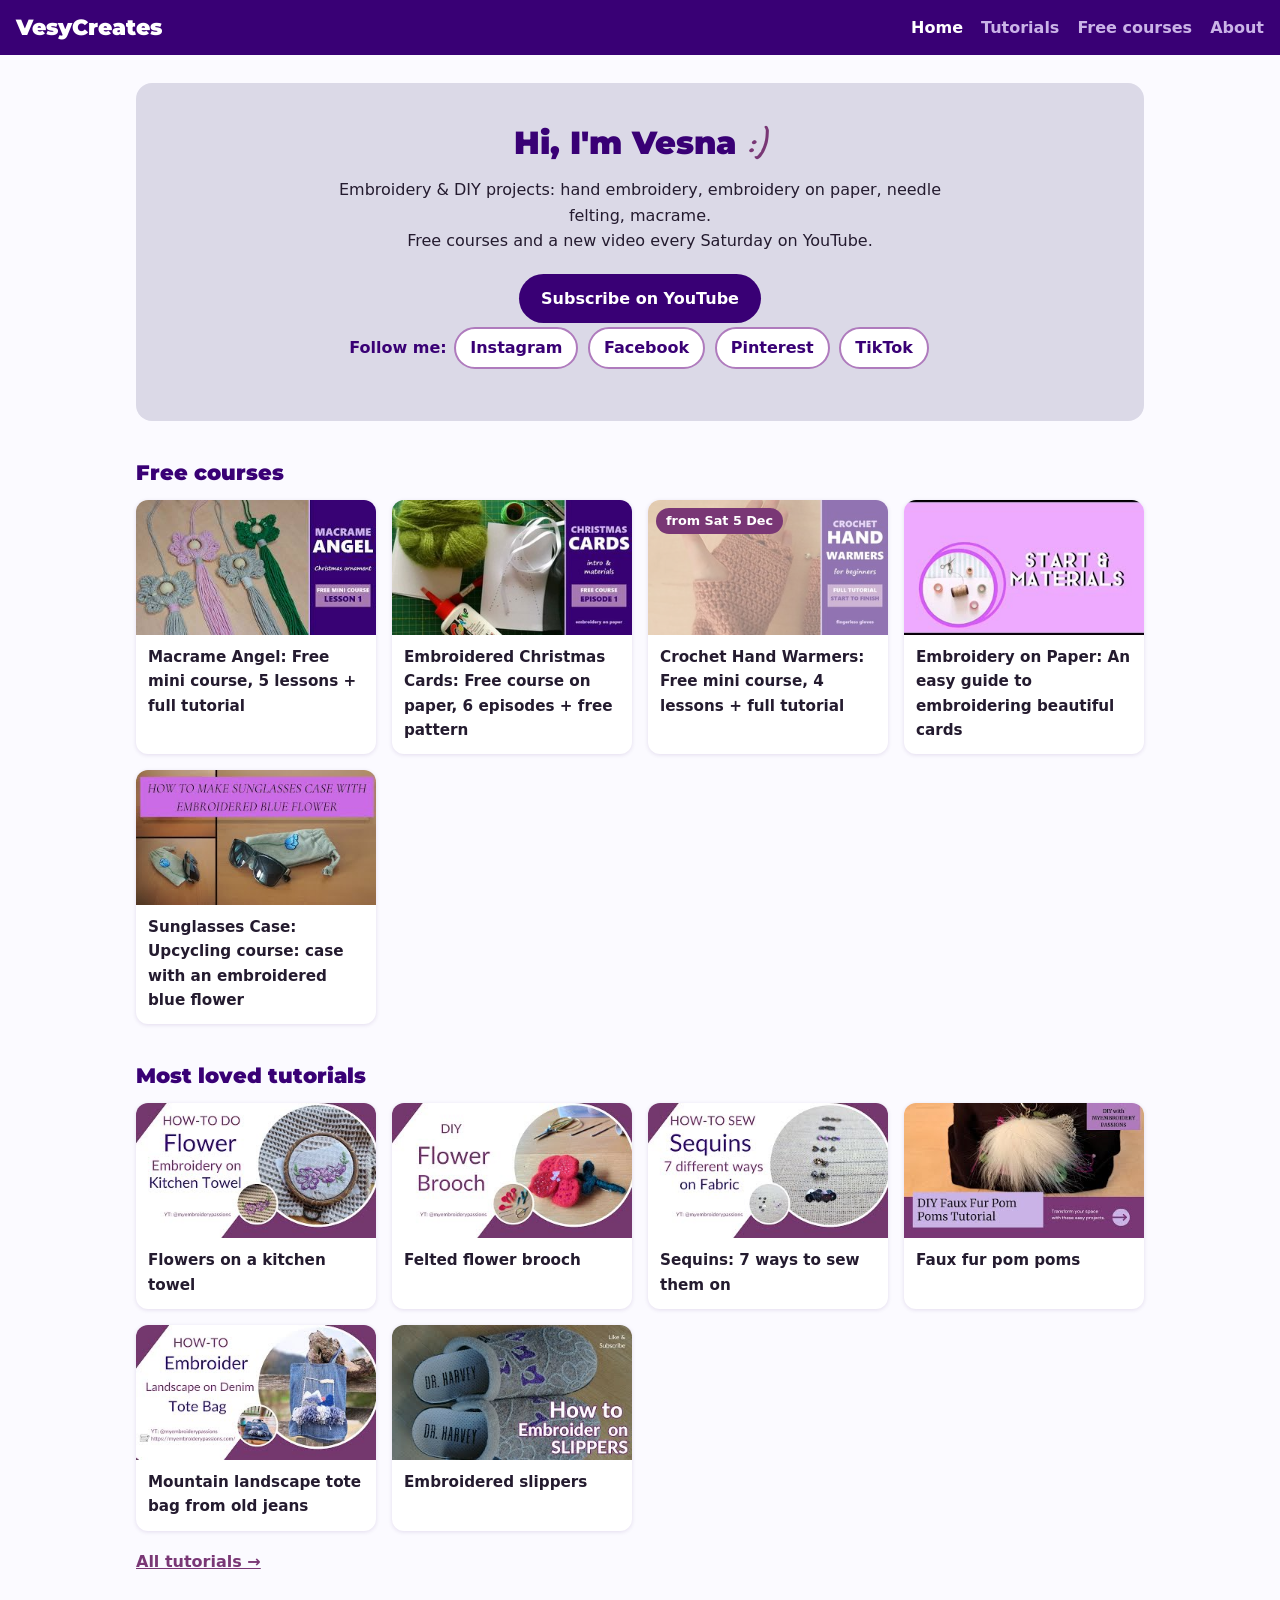
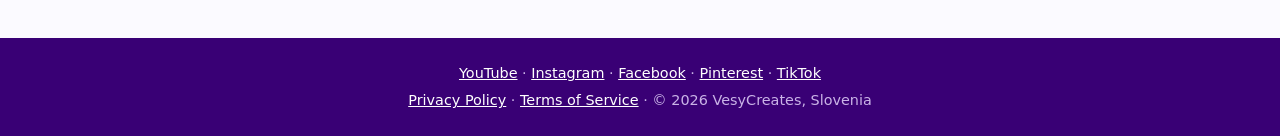
==== commit 3ccc0656: "Publish Christmas Cards page (course videos public since 7 Nov) Co-Authored-By: Claude Opus 5.5 <nor" ====
--- a/index.html
+++ b/index.html
@@ -20,7 +20,7 @@
 <p class="follow">Follow me: <a class="pill" href="https://www.instagram.com/vesycreates/">Instagram</a> <a class="pill" href="https://www.facebook.com/vesycreates/">Facebook</a> <a class="pill" href="https://www.pinterest.com/vesycreates/">Pinterest</a> <a class="pill" href="https://www.tiktok.com/@vesycreates">TikTok</a></p>
 </section>
 <h2>Free courses</h2>
-<div class="grid"><a class="card" href="https://www.youtube.com/playlist?list=PLM0DnEnu43Ho"><img src="img/yt/p7f1nrNqZ6o.jpg" alt="" loading="lazy" width="320" height="180"><h3>Macrame Angel: Free mini course, 5 lessons + full tutorial</h3></a><div class="card soon"><img src="img/yt/zIdlHGHXtc4.jpg" alt="" loading="lazy" width="320" height="180"><span class="badge">from Sat 7 Nov</span><h3>Embroidered Christmas Cards: Free course on paper, 6 episodes + free pattern</h3></div><div class="card soon"><img src="img/yt/Y0OGDNhikrM.jpg" alt="" loading="lazy" width="320" height="180"><span class="badge">from Sat 5 Dec</span><h3>Crochet Hand Warmers: Free mini course, 4 lessons + full tutorial</h3></div><a class="card" href="https://www.youtube.com/playlist?list=PLoEwtOYO6YE_6Y5C3LV--sHPy1mN9RgPs"><img src="img/yt/4tTrgr0sXmI.jpg" alt="" loading="lazy" width="320" height="180"><h3>Embroidery on Paper: An easy guide to embroidering beautiful cards</h3></a><a class="card" href="https://www.youtube.com/playlist?list=PLoEwtOYO6YE8Mf3eG-cxujSNE9IY7Aa5y"><img src="img/yt/AyzGnRKjwbE.jpg" alt="" loading="lazy" width="320" height="180"><h3>Sunglasses Case: Upcycling course: case with an embroidered blue flower</h3></a></div>
+<div class="grid"><a class="card" href="https://www.youtube.com/playlist?list=PLM0DnEnu43Ho"><img src="img/yt/p7f1nrNqZ6o.jpg" alt="" loading="lazy" width="320" height="180"><h3>Macrame Angel: Free mini course, 5 lessons + full tutorial</h3></a><a class="card" href="christmas-cards.html"><img src="img/yt/zIdlHGHXtc4.jpg" alt="" loading="lazy" width="320" height="180"><h3>Embroidered Christmas Cards: Free course on paper, 6 episodes + free pattern</h3></a><div class="card soon"><img src="img/yt/Y0OGDNhikrM.jpg" alt="" loading="lazy" width="320" height="180"><span class="badge">from Sat 5 Dec</span><h3>Crochet Hand Warmers: Free mini course, 4 lessons + full tutorial</h3></div><a class="card" href="https://www.youtube.com/playlist?list=PLoEwtOYO6YE_6Y5C3LV--sHPy1mN9RgPs"><img src="img/yt/4tTrgr0sXmI.jpg" alt="" loading="lazy" width="320" height="180"><h3>Embroidery on Paper: An easy guide to embroidering beautiful cards</h3></a><a class="card" href="https://www.youtube.com/playlist?list=PLoEwtOYO6YE8Mf3eG-cxujSNE9IY7Aa5y"><img src="img/yt/AyzGnRKjwbE.jpg" alt="" loading="lazy" width="320" height="180"><h3>Sunglasses Case: Upcycling course: case with an embroidered blue flower</h3></a></div>
 <h2>Most loved tutorials</h2>
 <div class="grid"><a class="card" href="https://www.youtube.com/watch?v=8g8RaMdNyso"><img src="img/yt/8g8RaMdNyso.jpg" alt="" loading="lazy" width="320" height="180"><h3>Flowers on a kitchen towel</h3></a><a class="card" href="https://www.youtube.com/watch?v=Yh9ay6-9Fxw"><img src="img/yt/Yh9ay6-9Fxw.jpg" alt="" loading="lazy" width="320" height="180"><h3>Felted flower brooch</h3></a><a class="card" href="https://www.youtube.com/watch?v=xXi17C6mONo"><img src="img/yt/xXi17C6mONo.jpg" alt="" loading="lazy" width="320" height="180"><h3>Sequins: 7 ways to sew them on</h3></a><a class="card" href="https://www.youtube.com/watch?v=18Yad1YuPH4"><img src="img/yt/18Yad1YuPH4.jpg" alt="" loading="lazy" width="320" height="180"><h3>Faux fur pom poms</h3></a><a class="card" href="https://www.youtube.com/watch?v=kIbpd_22xmI"><img src="img/yt/kIbpd_22xmI.jpg" alt="" loading="lazy" width="320" height="180"><h3>Mountain landscape tote bag from old jeans</h3></a><a class="card" href="https://www.youtube.com/watch?v=yiri7J9T0xE"><img src="img/yt/yiri7J9T0xE.jpg" alt="" loading="lazy" width="320" height="180"><h3>Embroidered slippers</h3></a></div>
 <p class="more"><a href="tutorials.html">All tutorials →</a></p>
